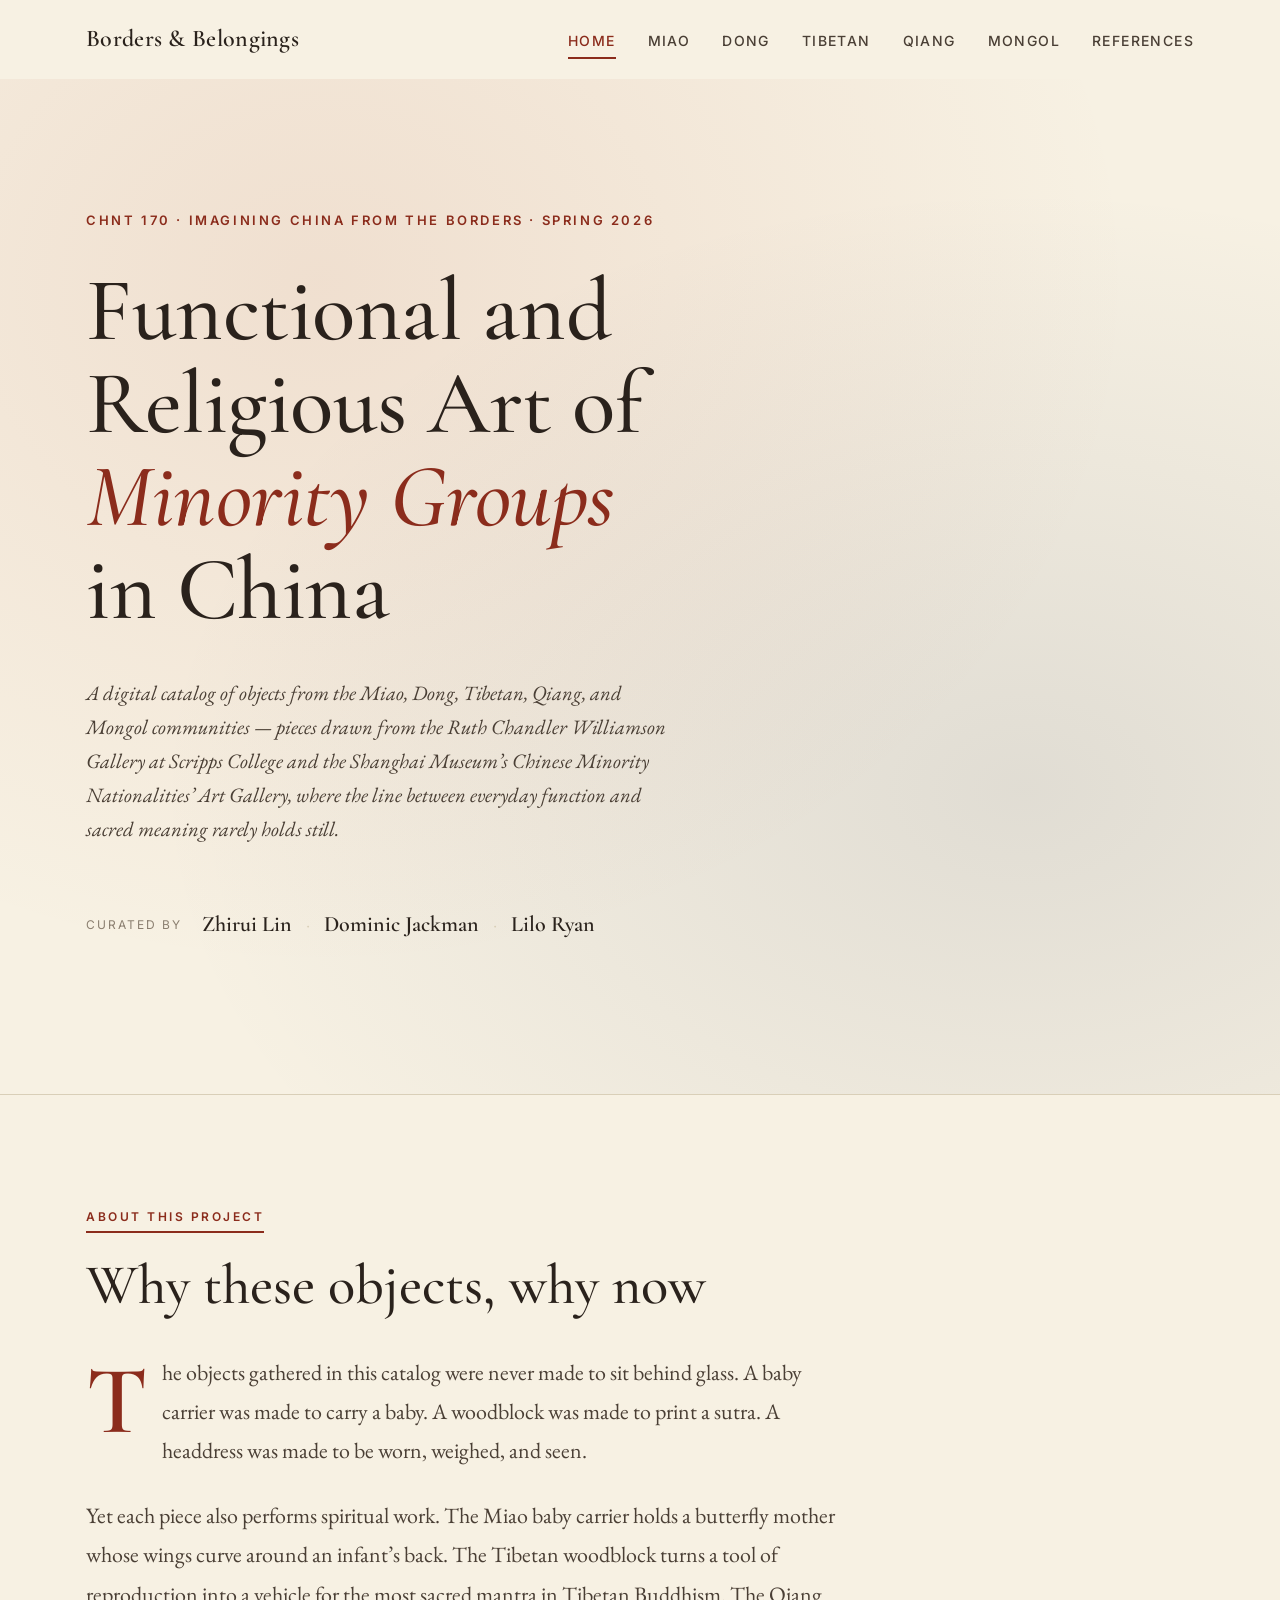
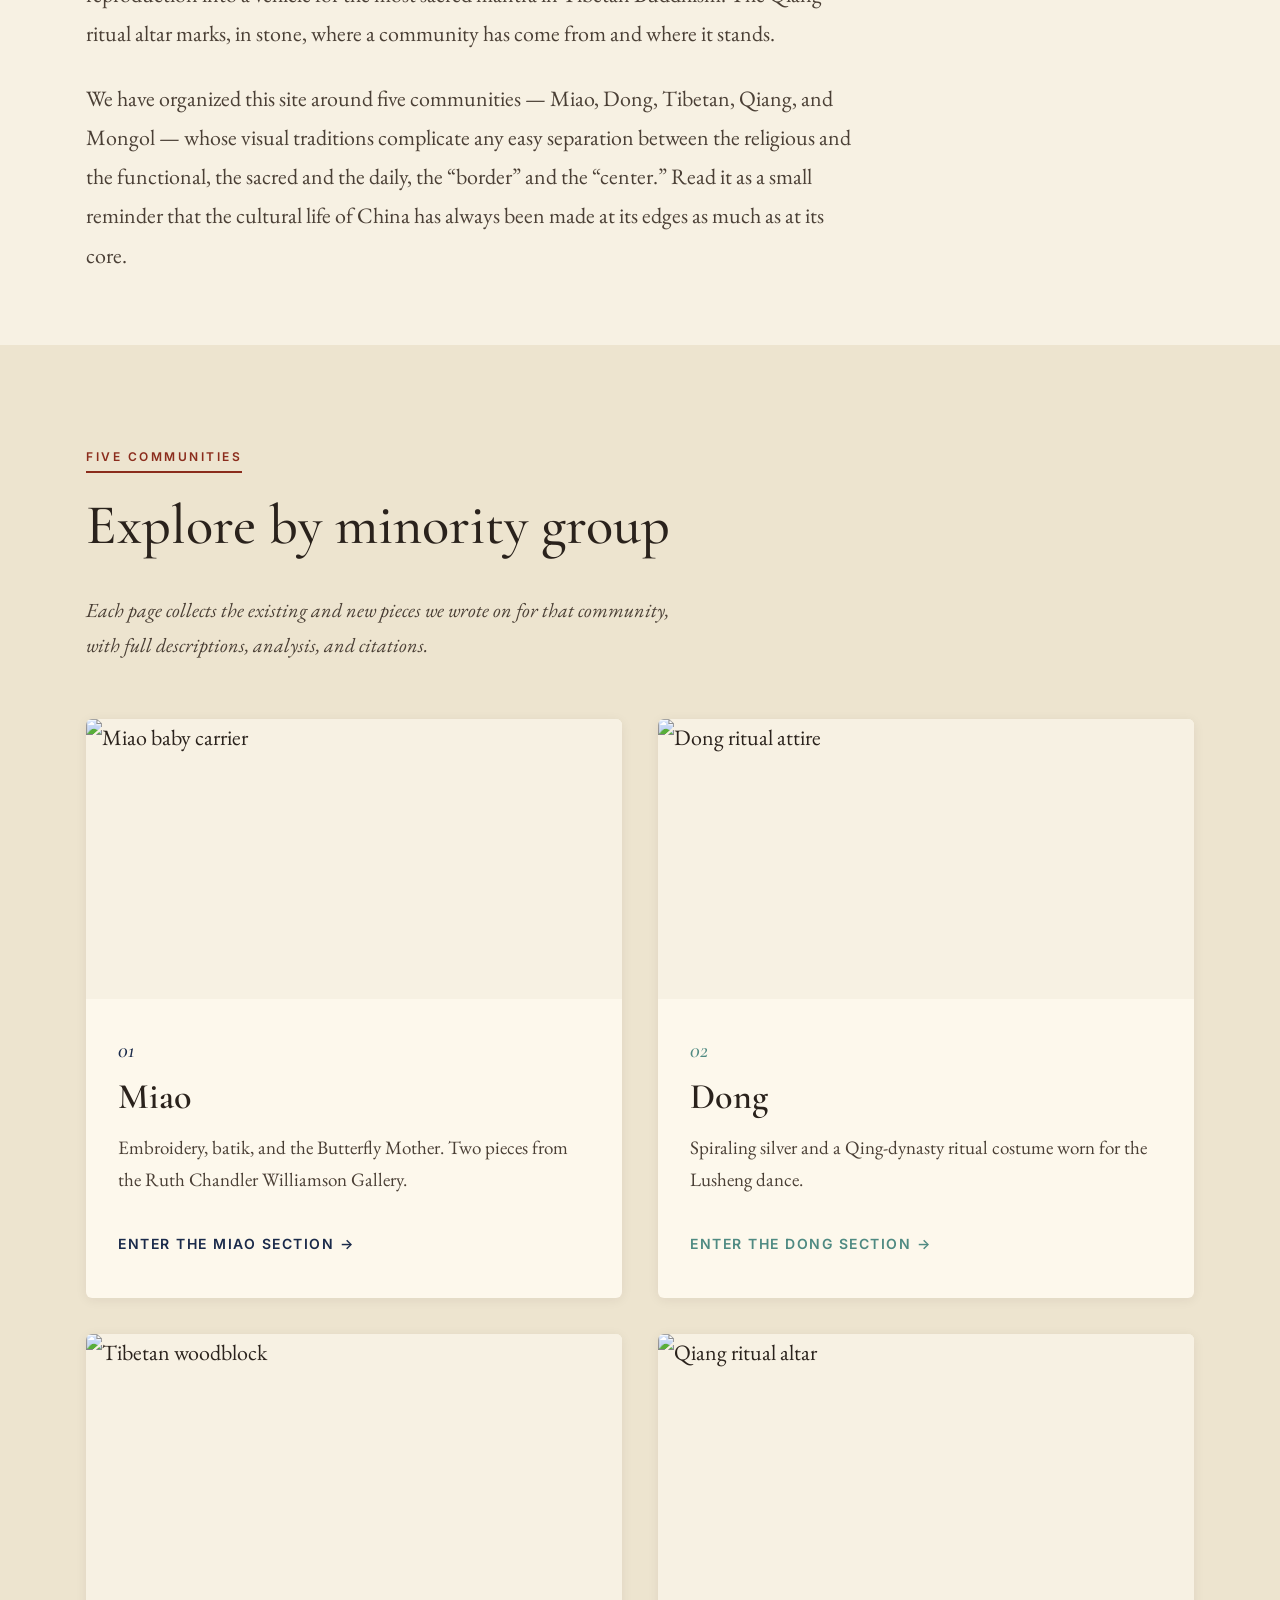
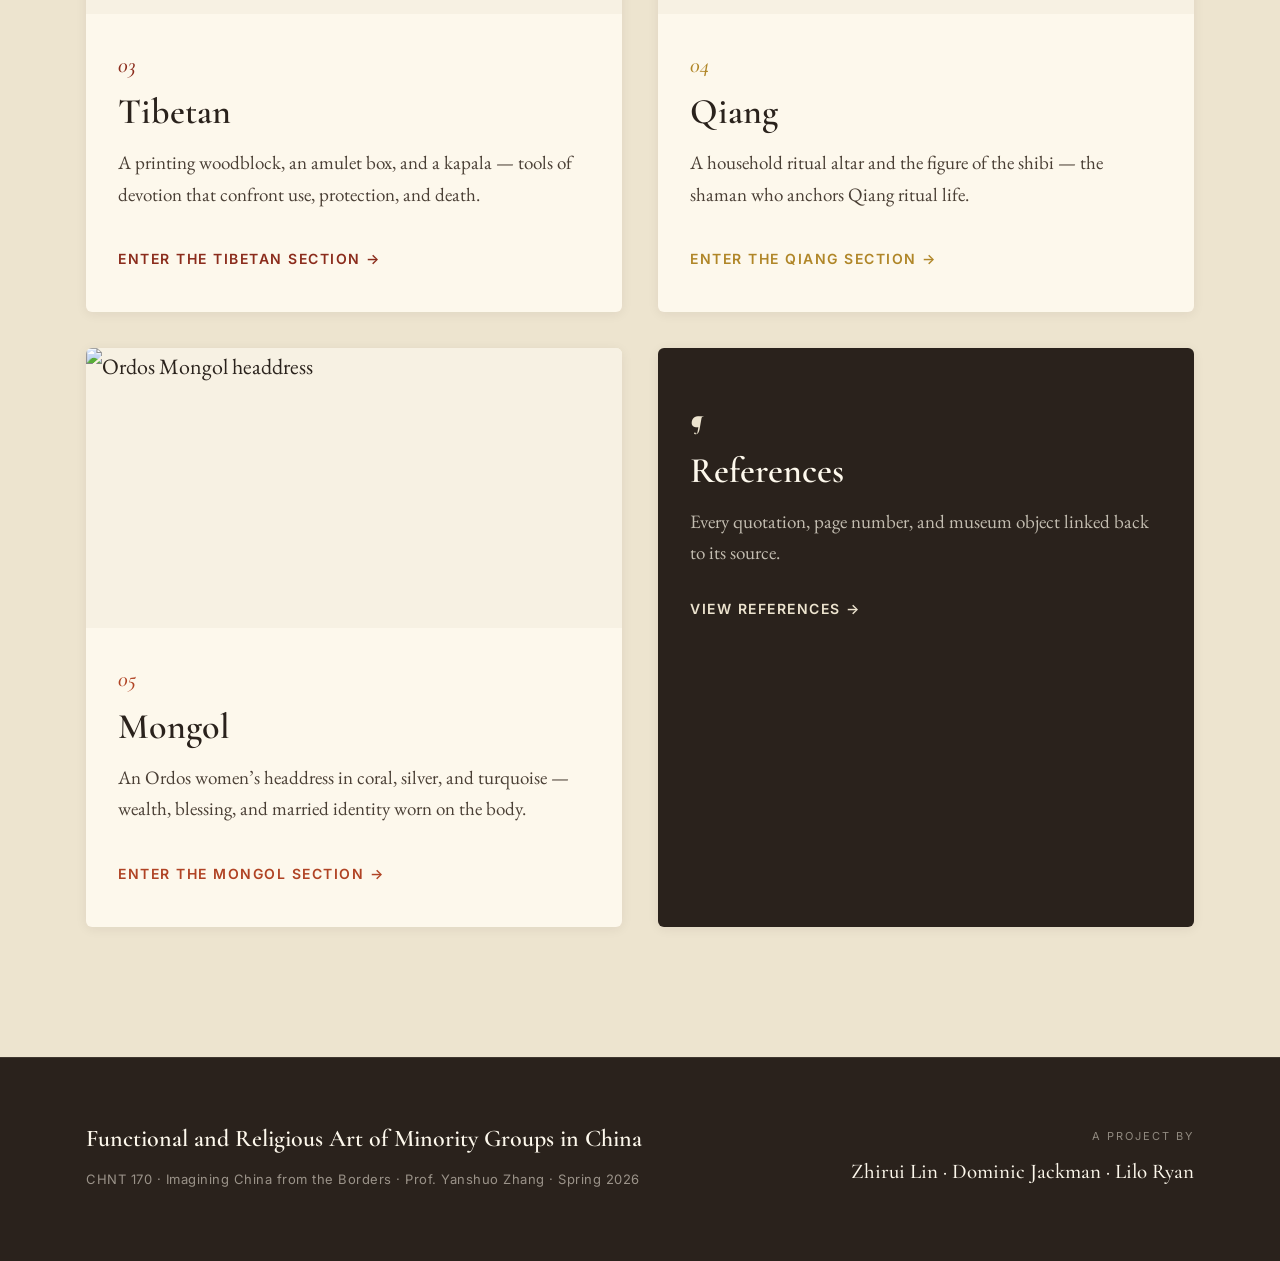
==== index.html @ 0d9a5960 "Add files via upload" ====
<!DOCTYPE html>
<html lang="en">
<head>
<meta charset="UTF-8" />
<meta name="viewport" content="width=device-width, initial-scale=1.0" />
<title>Home &mdash; Borders &amp; Belongings</title>
<link rel="preconnect" href="https://fonts.googleapis.com">
<link rel="preconnect" href="https://fonts.gstatic.com" crossorigin>
<link href="https://fonts.googleapis.com/css2?family=Cormorant+Garamond:wght@400;500;600;700&family=EB+Garamond:ital,wght@0,400;0,500;0,600;1,400&family=Inter:wght@400;500;600&display=swap" rel="stylesheet">
<link rel="stylesheet" href="styles.css">
</head>
<body>
<nav class="topnav" id="topnav">
  <div class="nav-inner">
    <a href="index.html" class="brand">Borders &amp; Belongings</a>
    <ul class="nav-links">
      <li><a href="index.html"      class="current">Home</a></li>
      <li><a href="miao.html"       class="">Miao</a></li>
      <li><a href="dong.html"       class="">Dong</a></li>
      <li><a href="tibetan.html"    class="">Tibetan</a></li>
      <li><a href="qiang.html"      class="">Qiang</a></li>
      <li><a href="mongol.html"     class="">Mongol</a></li>
      <li><a href="references.html" class="">References</a></li>
    </ul>
  </div>
</nav>
<header class="hero" id="top">
  <div class="hero-inner">
    <p class="kicker">CHNT 170 · Imagining China from the Borders · Spring 2026</p>
    <h1>Functional and Religious Art of <em>Minority Groups</em> in China</h1>
    <p class="lede">
      A digital catalog of objects from the Miao, Dong, Tibetan, Qiang, and Mongol communities &mdash;
      pieces drawn from the Ruth Chandler Williamson Gallery at Scripps College and the
      Shanghai Museum&rsquo;s Chinese Minority Nationalities&rsquo; Art Gallery, where the line
      between everyday function and sacred meaning rarely holds still.
    </p>
    <div class="authors">
      <span class="author-label">Curated by</span>
      <span class="author">Zhirui Lin</span>
      <span class="dot">·</span>
      <span class="author">Dominic Jackman</span>
      <span class="dot">·</span>
      <span class="author">Lilo Ryan</span>
    </div>
  </div>
</header>

<section class="about" id="about">
  <div class="container">
    <span class="section-eyebrow">About this project</span>
    <h2>Why these objects, why now</h2>
    <div class="about-grid">
      <p>
        The objects gathered in this catalog were never made to sit behind glass.
        A baby carrier was made to carry a baby. A woodblock was made to print a sutra.
        A headdress was made to be worn, weighed, and seen.
      </p>
      <p>
        Yet each piece also performs spiritual work. The Miao baby carrier holds a
        butterfly mother whose wings curve around an infant&rsquo;s back. The Tibetan
        woodblock turns a tool of reproduction into a vehicle for the most sacred mantra
        in Tibetan Buddhism. The Qiang ritual altar marks, in stone, where a community
        has come from and where it stands.
      </p>
      <p>
        We have organized this site around five communities &mdash; Miao, Dong, Tibetan,
        Qiang, and Mongol &mdash; whose visual traditions complicate any easy separation
        between the religious and the functional, the sacred and the daily, the
        &ldquo;border&rdquo; and the &ldquo;center.&rdquo; Read it as a small reminder that
        the cultural life of China has always been made at its edges as much as at its
        core.
      </p>
    </div>
  </div>
</section>

<section class="groups-grid" id="groups">
  <div class="container">
    <span class="section-eyebrow">Five communities</span>
    <h2>Explore by minority group</h2>
    <p class="grid-lede">Each page collects the existing and new pieces we wrote on for that community, with full descriptions, analysis, and citations.</p>
    <div class="cards">

      <a href="miao.html" class="group-card miao-accent">
        <div class="card-media">
          <img src="images/miao-baby-carrier.jpg" alt="Miao baby carrier" />
        </div>
        <div class="card-body">
          <span class="card-num">01</span>
          <h3>Miao</h3>
          <p class="card-blurb">Embroidery, batik, and the Butterfly Mother. Two pieces from the Ruth Chandler Williamson Gallery.</p>
          <span class="card-link">Enter the Miao section <span class="arrow">→</span></span>
        </div>
      </a>

      <a href="dong.html" class="group-card dong-accent">
        <div class="card-media">
          <img src="images/dong-ritual-attire.jpg" alt="Dong ritual attire" />
        </div>
        <div class="card-body">
          <span class="card-num">02</span>
          <h3>Dong</h3>
          <p class="card-blurb">Spiraling silver and a Qing-dynasty ritual costume worn for the Lusheng dance.</p>
          <span class="card-link">Enter the Dong section <span class="arrow">→</span></span>
        </div>
      </a>

      <a href="tibetan.html" class="group-card tibetan-accent">
        <div class="card-media">
          <img src="images/tibetan-woodblock-front.jpg" alt="Tibetan woodblock" />
        </div>
        <div class="card-body">
          <span class="card-num">03</span>
          <h3>Tibetan</h3>
          <p class="card-blurb">A printing woodblock, an amulet box, and a kapala &mdash; tools of devotion that confront use, protection, and death.</p>
          <span class="card-link">Enter the Tibetan section <span class="arrow">→</span></span>
        </div>
      </a>

      <a href="qiang.html" class="group-card qiang-accent">
        <div class="card-media">
          <img src="images/qiang-ritual-altar-2.jpg" alt="Qiang ritual altar" />
        </div>
        <div class="card-body">
          <span class="card-num">04</span>
          <h3>Qiang</h3>
          <p class="card-blurb">A household ritual altar and the figure of the shibi &mdash; the shaman who anchors Qiang ritual life.</p>
          <span class="card-link">Enter the Qiang section <span class="arrow">→</span></span>
        </div>
      </a>

      <a href="mongol.html" class="group-card mongol-accent">
        <div class="card-media">
          <img src="images/mongol-headwear.jpg" alt="Ordos Mongol headdress" />
        </div>
        <div class="card-body">
          <span class="card-num">05</span>
          <h3>Mongol</h3>
          <p class="card-blurb">An Ordos women&rsquo;s headdress in coral, silver, and turquoise &mdash; wealth, blessing, and married identity worn on the body.</p>
          <span class="card-link">Enter the Mongol section <span class="arrow">→</span></span>
        </div>
      </a>

      <a href="references.html" class="group-card refs-card">
        <div class="card-body refs-body">
          <span class="card-num">&para;</span>
          <h3>References</h3>
          <p class="card-blurb">Every quotation, page number, and museum object linked back to its source.</p>
          <span class="card-link">View references <span class="arrow">→</span></span>
        </div>
      </a>

    </div>
  </div>
</section>

<footer class="footer">
  <div class="container">
    <div class="footer-grid">
      <div>
        <p class="footer-title">Functional and Religious Art of Minority Groups in China</p>
        <p class="footer-meta">CHNT 170 &middot; Imagining China from the Borders &middot; Prof. Yanshuo Zhang &middot; Spring 2026</p>
      </div>
      <div class="footer-authors">
        <p class="footer-label">A project by</p>
        <p>Zhirui Lin &middot; Dominic Jackman &middot; Lilo Ryan</p>
      </div>
    </div>
  </div>
</footer>
<script src="site.js"></script>
</body>
</html>
---- styles.css ----
/* ==========================================================
   Functional and Religious Art of Minority Groups in China
   CHNT 170 · Spring 2026
   ========================================================== */

:root {
  --paper:        #f7f1e3;
  --paper-deep:   #ede4cf;
  --cream:        #fdf8ec;
  --ink:          #2a221c;
  --ink-soft:     #4a3f35;
  --muted:        #8a7e6f;
  --rule:         #d9cfb8;
  --terracotta:   #8b2c1c;
  --terracotta-2: #b04324;
  --indigo:       #1a2a4a;
  --indigo-2:     #2c3e6b;
  --turquoise:    #4f8a82;
  --gold:         #b08628;
  --shadow:       0 10px 36px rgba(42, 34, 28, 0.10);
  --shadow-sm:    0 2px 12px rgba(42, 34, 28, 0.07);

  --accent:       var(--terracotta);
}

* { box-sizing: border-box; margin: 0; padding: 0; }
html { scroll-behavior: smooth; }

body {
  font-family: 'EB Garamond', Georgia, serif;
  font-size: 22px;
  line-height: 1.75;
  color: var(--ink);
  background: var(--paper);
  -webkit-font-smoothing: antialiased;
  text-rendering: optimizeLegibility;
}

img { max-width: 100%; height: auto; display: block; }

a {
  color: var(--terracotta);
  text-decoration: none;
  border-bottom: 1px solid rgba(139, 44, 28, 0.3);
  transition: border-color 0.2s, color 0.2s;
}
a:hover { color: var(--terracotta-2); border-color: var(--terracotta-2); }

.container {
  max-width: 1180px;
  margin: 0 auto;
  padding: 0 36px;
}

/* ============== NAV ============== */
.topnav {
  position: sticky;
  top: 0;
  z-index: 100;
  background: rgba(247, 241, 227, 0.92);
  backdrop-filter: blur(10px);
  -webkit-backdrop-filter: blur(10px);
  border-bottom: 1px solid transparent;
  transition: padding 0.25s, border-color 0.25s, background 0.25s;
  padding: 18px 0;
}
.topnav.scrolled {
  padding: 12px 0;
  border-bottom-color: var(--rule);
  background: rgba(247, 241, 227, 0.97);
}

.nav-inner {
  max-width: 1180px;
  margin: 0 auto;
  padding: 0 36px;
  display: flex;
  justify-content: space-between;
  align-items: center;
  gap: 24px;
}

.brand {
  border-bottom: none;
  color: var(--ink);
  font-family: 'Cormorant Garamond', serif;
  font-weight: 600;
  font-size: 24px;
  letter-spacing: 0.3px;
}
.brand:hover { color: var(--terracotta); }

.nav-links {
  list-style: none;
  display: flex;
  gap: 32px;
}

.nav-links a {
  color: var(--ink-soft);
  font-family: 'Inter', sans-serif;
  font-size: 14px;
  font-weight: 500;
  text-transform: uppercase;
  letter-spacing: 1.4px;
  border-bottom: none;
  padding: 4px 0;
  position: relative;
}

.nav-links a:hover { color: var(--terracotta); }
.nav-links a.current { color: var(--terracotta); }
.nav-links a.current::after {
  content: '';
  position: absolute;
  left: 0; right: 0;
  bottom: -6px;
  height: 2px;
  background: var(--terracotta);
}

@media (max-width: 920px) {
  .nav-inner { flex-wrap: wrap; }
  .nav-links { gap: 18px; flex-wrap: wrap; }
  .nav-links a { font-size: 12px; letter-spacing: 1px; }
}

/* ============== HOME HERO ============== */
.hero {
  position: relative;
  padding: 130px 0 150px;
  overflow: hidden;
  background:
    radial-gradient(ellipse at 25% 20%, rgba(176, 67, 36, 0.10), transparent 60%),
    radial-gradient(ellipse at 80% 70%, rgba(26, 42, 74, 0.10), transparent 60%),
    var(--paper);
}

.hero-inner {
  max-width: 1180px;
  margin: 0 auto;
  padding: 0 36px;
  position: relative;
  z-index: 2;
}

.kicker {
  font-family: 'Inter', sans-serif;
  font-size: 13px;
  letter-spacing: 2.6px;
  text-transform: uppercase;
  color: var(--terracotta);
  font-weight: 600;
  margin-bottom: 32px;
}

.hero h1 {
  font-family: 'Cormorant Garamond', serif;
  font-weight: 500;
  font-size: clamp(48px, 7vw, 92px);
  line-height: 1.04;
  letter-spacing: -0.5px;
  color: var(--ink);
  max-width: 14ch;
  margin-bottom: 40px;
}
.hero h1 em {
  font-style: italic;
  color: var(--terracotta);
}

.lede {
  font-size: clamp(20px, 1.6vw, 24px);
  line-height: 1.65;
  color: var(--ink-soft);
  max-width: 60ch;
  margin-bottom: 60px;
  font-style: italic;
}

.authors {
  display: flex;
  flex-wrap: wrap;
  align-items: center;
  gap: 14px;
  font-family: 'Cormorant Garamond', serif;
  font-size: 22px;
}
.author-label {
  font-family: 'Inter', sans-serif;
  font-size: 12px;
  letter-spacing: 2px;
  text-transform: uppercase;
  color: var(--muted);
  margin-right: 6px;
}
.author { color: var(--ink); font-weight: 600; }
.dot { color: var(--rule); }

@media (max-width: 880px) {
  .hero { padding: 70px 0 90px; }
}

/* ============== ABOUT ============== */
.about {
  padding: 100px 0 70px;
  background: var(--paper);
  border-top: 1px solid var(--rule);
}

.about-grid {
  font-size: 22px;
  line-height: 1.78;
  color: var(--ink-soft);
  max-width: 70ch;
}
.about-grid p { margin-bottom: 26px; }
.about-grid p:first-child::first-letter {
  font-family: 'Cormorant Garamond', serif;
  font-size: 4.4em;
  float: left;
  line-height: 0.85;
  margin: 8px 14px 0 0;
  color: var(--terracotta);
  font-weight: 600;
}

/* ============== SECTION HEADERS ============== */
.section-eyebrow {
  display: inline-block;
  font-family: 'Inter', sans-serif;
  font-size: 12px;
  letter-spacing: 2.5px;
  text-transform: uppercase;
  color: var(--accent);
  font-weight: 600;
  margin-bottom: 22px;
  padding-bottom: 4px;
  border-bottom: 2px solid var(--accent);
}

h2 {
  font-family: 'Cormorant Garamond', serif;
  font-weight: 500;
  font-size: clamp(38px, 4.4vw, 60px);
  line-height: 1.1;
  color: var(--ink);
  margin-bottom: 36px;
}

.section-h2 {
  font-family: 'Cormorant Garamond', serif;
  font-weight: 500;
  font-size: clamp(32px, 3.2vw, 44px);
  margin-bottom: 32px;
  color: var(--ink);
  line-height: 1.15;
}

h3 {
  font-family: 'Cormorant Garamond', serif;
  font-weight: 600;
  font-size: clamp(28px, 2.6vw, 38px);
  color: var(--ink);
  margin-bottom: 8px;
  line-height: 1.2;
}

h4 {
  font-family: 'Inter', sans-serif;
  font-size: 12px;
  font-weight: 600;
  letter-spacing: 2.2px;
  text-transform: uppercase;
  color: var(--accent);
  margin: 32px 0 14px;
}

p { margin-bottom: 18px; }
p:last-child { margin-bottom: 0; }

/* ============== HOME GROUP CARDS ============== */
.groups-grid {
  padding: 90px 0 130px;
  background: var(--paper-deep);
}

.grid-lede {
  font-size: 20px;
  color: var(--ink-soft);
  font-style: italic;
  max-width: 60ch;
  margin-bottom: 56px;
}

.cards {
  display: grid;
  grid-template-columns: repeat(2, 1fr);
  gap: 36px;
}

.group-card {
  display: flex;
  flex-direction: column;
  background: var(--cream);
  border-radius: 6px;
  overflow: hidden;
  box-shadow: var(--shadow-sm);
  border-bottom: none !important;
  color: var(--ink);
  transition: transform 0.3s ease, box-shadow 0.3s ease;
  position: relative;
}
.group-card:hover {
  transform: translateY(-4px);
  box-shadow: var(--shadow);
  color: var(--ink);
}
.group-card .card-link .arrow {
  display: inline-block;
  transition: transform 0.25s;
}
.group-card:hover .card-link .arrow {
  transform: translateX(6px);
}

.card-media {
  position: relative;
  height: 280px;
  overflow: hidden;
  background: var(--paper);
}
.card-media img {
  width: 100%;
  height: 100%;
  object-fit: cover;
  transition: transform 0.6s ease;
}
.group-card:hover .card-media img { transform: scale(1.04); }

.card-body {
  padding: 32px 32px 36px;
  position: relative;
}

.card-num {
  display: block;
  font-family: 'Cormorant Garamond', serif;
  font-style: italic;
  font-size: 22px;
  color: var(--accent);
  font-weight: 500;
  margin-bottom: 6px;
}
.card-body h3 {
  font-size: 36px;
  margin-bottom: 14px;
  color: var(--ink);
}
.card-blurb {
  font-size: 19px;
  line-height: 1.65;
  color: var(--ink-soft);
  margin-bottom: 28px;
}
.card-link {
  font-family: 'Inter', sans-serif;
  font-size: 14px;
  font-weight: 600;
  letter-spacing: 1.5px;
  text-transform: uppercase;
  color: var(--accent);
}

.refs-card { background: var(--ink); color: var(--cream); }
.refs-card .card-num,
.refs-card .card-link { color: var(--paper-deep); }
.refs-card h3 { color: var(--cream); }
.refs-card .card-blurb { color: rgba(247, 241, 227, 0.75); }
.refs-card:hover { color: var(--cream); }
.refs-body { padding: 56px 32px 48px; min-height: 280px; display:flex; flex-direction:column; justify-content:center; }

/* group accent variables for cards + heroes */
.miao-accent     { --accent: var(--indigo); }
.dong-accent     { --accent: var(--turquoise); }
.tibetan-accent  { --accent: var(--terracotta); }
.qiang-accent    { --accent: var(--gold); }
.mongol-accent   { --accent: var(--terracotta-2); }

@media (max-width: 880px) {
  .cards { grid-template-columns: 1fr; gap: 24px; }
  .card-media { height: 220px; }
}

/* ============== GROUP PAGE HERO ============== */
.group-hero {
  position: relative;
  display: grid;
  grid-template-columns: 1fr 1fr;
  min-height: 460px;
  background: var(--paper);
  border-bottom: 1px solid var(--rule);
}

.group-hero-inner {
  display: flex;
  flex-direction: column;
  justify-content: center;
  padding-top: 70px;
  padding-bottom: 70px;
  padding-right: 60px !important;
}

.breadcrumb {
  font-family: 'Inter', sans-serif;
  font-size: 13px;
  letter-spacing: 1px;
  text-transform: uppercase;
  color: var(--muted);
  margin-bottom: 36px;
}
.breadcrumb a {
  color: var(--muted);
  border-bottom: none;
}
.breadcrumb a:hover { color: var(--accent); }
.bc-sep { margin: 0 8px; color: var(--rule); }
.bc-current { color: var(--accent); font-weight: 600; }

.group-eyebrow {
  display: inline-block;
  font-family: 'Inter', sans-serif;
  font-size: 12px;
  letter-spacing: 2.5px;
  text-transform: uppercase;
  color: var(--accent);
  font-weight: 600;
  margin-bottom: 16px;
}

.group-title {
  font-family: 'Cormorant Garamond', serif;
  font-weight: 500;
  font-size: clamp(60px, 9vw, 130px);
  line-height: 0.95;
  color: var(--ink);
  margin-bottom: 24px;
  letter-spacing: -1px;
}

.group-author-tag {
  font-family: 'Inter', sans-serif;
  font-size: 13px;
  letter-spacing: 1.6px;
  text-transform: uppercase;
  color: var(--muted);
  font-weight: 500;
}

.group-hero-image {
  position: relative;
  overflow: hidden;
  background: var(--ink);
}
.group-hero-image::after {
  content: '';
  position: absolute;
  inset: 0;
  background: linear-gradient(90deg, var(--paper) 0%, transparent 12%);
  pointer-events: none;
}
.group-hero-image img {
  width: 100%;
  height: 100%;
  object-fit: cover;
  filter: contrast(1.04) saturate(1.05);
}

@media (max-width: 880px) {
  .group-hero { grid-template-columns: 1fr; min-height: auto; }
  .group-hero-inner { padding: 50px 36px !important; }
  .group-hero-image { height: 320px; }
  .group-title { font-size: clamp(54px, 14vw, 80px); }
}

/* ============== GROUP INTRO ============== */
.group-intro {
  padding: 90px 0 30px;
  background: var(--paper);
}
.intro-body {
  font-size: 22px;
  line-height: 1.78;
  color: var(--ink-soft);
  max-width: 70ch;
}
.intro-body p::first-letter {
  font-family: 'Cormorant Garamond', serif;
  font-size: 3.6em;
  float: left;
  line-height: 0.85;
  margin: 6px 12px 0 0;
  color: var(--accent);
  font-weight: 600;
}

/* ============== PIECES ============== */
.pieces { padding: 60px 0 110px; background: var(--paper); }

.piece {
  display: grid;
  grid-template-columns: 1fr 1fr;
  gap: 70px;
  align-items: start;
  margin: 90px 0 0;
  padding-top: 90px;
  border-top: 1px solid var(--rule);
}
.piece:first-of-type {
  border-top: none;
  padding-top: 30px;
  margin-top: 30px;
}

.piece:nth-of-type(even) { direction: rtl; }
.piece:nth-of-type(even) > * { direction: ltr; }

/* text-only piece: no image column */
.piece.piece-text-only {
  grid-template-columns: 1fr;
  max-width: 78ch;
  margin-left: auto;
  margin-right: auto;
}
.piece.piece-text-only:nth-of-type(even) { direction: ltr; }

.piece-image {
  position: sticky;
  top: 90px;
}
.piece-image img {
  width: 100%;
  height: auto;
  border-radius: 4px;
  box-shadow: var(--shadow);
  background: var(--cream);
}
.piece-image .secondary-image {
  margin-top: 20px;
  width: 72%;
  margin-left: auto;
}

.piece-text {
  padding-top: 4px;
}

.piece-tag {
  display: inline-block;
  font-family: 'Inter', sans-serif;
  font-size: 11px;
  letter-spacing: 2.2px;
  text-transform: uppercase;
  font-weight: 600;
  padding: 6px 14px;
  border-radius: 100px;
  margin-bottom: 22px;
}
.tag-existing { background: rgba(139, 44, 28, 0.10); color: var(--terracotta); }
.tag-new      { background: rgba(26, 42, 74, 0.10); color: var(--indigo); }

.byline {
  font-family: 'Cormorant Garamond', serif;
  font-style: italic;
  font-size: 20px;
  color: var(--muted);
  margin-bottom: 0;
  margin-top: -2px;
}

.piece-text p {
  font-size: 21px;
  color: var(--ink-soft);
  line-height: 1.78;
}

@media (max-width: 880px) {
  .piece {
    grid-template-columns: 1fr;
    gap: 32px;
    margin: 60px 0 0;
    padding-top: 60px;
  }
  .piece-image { position: static; }
  .piece:nth-of-type(even) { direction: ltr; }
  .pieces { padding: 30px 0 60px; }
}

/* ============== PREV/NEXT PAGER ============== */
.page-pager {
  background: var(--paper-deep);
  padding: 40px 0;
  border-top: 1px solid var(--rule);
}
.pager-grid {
  display: grid;
  grid-template-columns: 1fr 1fr;
  gap: 24px;
}

.pager {
  display: flex;
  flex-direction: column;
  gap: 6px;
  padding: 28px 32px;
  background: var(--cream);
  border-radius: 6px;
  border-bottom: none !important;
  color: var(--ink);
  box-shadow: var(--shadow-sm);
  transition: transform 0.25s ease, box-shadow 0.25s ease;
}
.pager:hover {
  transform: translateY(-2px);
  box-shadow: var(--shadow);
  color: var(--ink);
}
.pager.next { text-align: right; align-items: flex-end; }

.pager-label {
  font-family: 'Inter', sans-serif;
  font-size: 12px;
  letter-spacing: 2px;
  text-transform: uppercase;
  color: var(--muted);
  font-weight: 600;
}
.pager-name {
  font-family: 'Cormorant Garamond', serif;
  font-size: 30px;
  font-weight: 600;
  color: var(--terracotta);
}

@media (max-width: 700px) {
  .pager-grid { grid-template-columns: 1fr; }
  .pager.next { text-align: left; align-items: flex-start; }
}

/* ============== REFERENCES PAGE ============== */
.page-header.refs-header {
  padding: 90px 0 40px;
  background: var(--paper);
  border-bottom: 1px solid var(--rule);
  --accent: var(--terracotta);
}
.page-lede {
  font-size: 22px;
  font-style: italic;
  color: var(--ink-soft);
  max-width: 60ch;
  margin-top: 16px;
}

.references-page {
  padding: 70px 0 100px;
  background: var(--paper);
}

.ref-list-page {
  list-style: none;
  counter-reset: ref;
  max-width: 80ch;
  margin: 0 auto;
}
.ref-list-page li {
  counter-increment: ref;
  position: relative;
  padding: 22px 0 22px 64px;
  border-top: 1px solid var(--rule);
  font-size: 19px;
  line-height: 1.65;
  color: var(--ink-soft);
}
.ref-list-page li:last-child { border-bottom: 1px solid var(--rule); }
.ref-list-page li::before {
  content: counter(ref, decimal-leading-zero);
  position: absolute;
  left: 0;
  top: 24px;
  font-family: 'Cormorant Garamond', serif;
  font-style: italic;
  font-size: 22px;
  color: var(--terracotta);
  font-weight: 500;
  width: 44px;
  text-align: right;
}

.back-home {
  margin-top: 56px;
  text-align: center;
  font-family: 'Inter', sans-serif;
  font-size: 14px;
  letter-spacing: 1.5px;
  text-transform: uppercase;
}
.back-home a { font-weight: 600; }

/* ============== FOOTER ============== */
.footer {
  background: var(--ink);
  color: rgba(247, 241, 227, 0.7);
  padding: 60px 0 70px;
  border-top: 1px solid rgba(247, 241, 227, 0.1);
}

.footer-grid {
  display: grid;
  grid-template-columns: 2fr 1fr;
  gap: 32px;
  align-items: end;
}

.footer-title {
  font-family: 'Cormorant Garamond', serif;
  font-size: 24px;
  color: var(--cream);
  margin-bottom: 8px;
  font-weight: 600;
}

.footer-meta {
  font-family: 'Inter', sans-serif;
  font-size: 13px;
  letter-spacing: 0.5px;
  color: rgba(247, 241, 227, 0.55);
  margin: 0;
}

.footer-authors { text-align: right; }
.footer-label {
  font-family: 'Inter', sans-serif;
  font-size: 11px;
  letter-spacing: 2px;
  text-transform: uppercase;
  color: rgba(247, 241, 227, 0.5);
  margin-bottom: 8px;
}
.footer-authors p:last-child {
  font-family: 'Cormorant Garamond', serif;
  font-size: 21px;
  color: var(--cream);
  font-weight: 500;
}

@media (max-width: 700px) {
  .footer-grid { grid-template-columns: 1fr; }
  .footer-authors { text-align: left; }
}
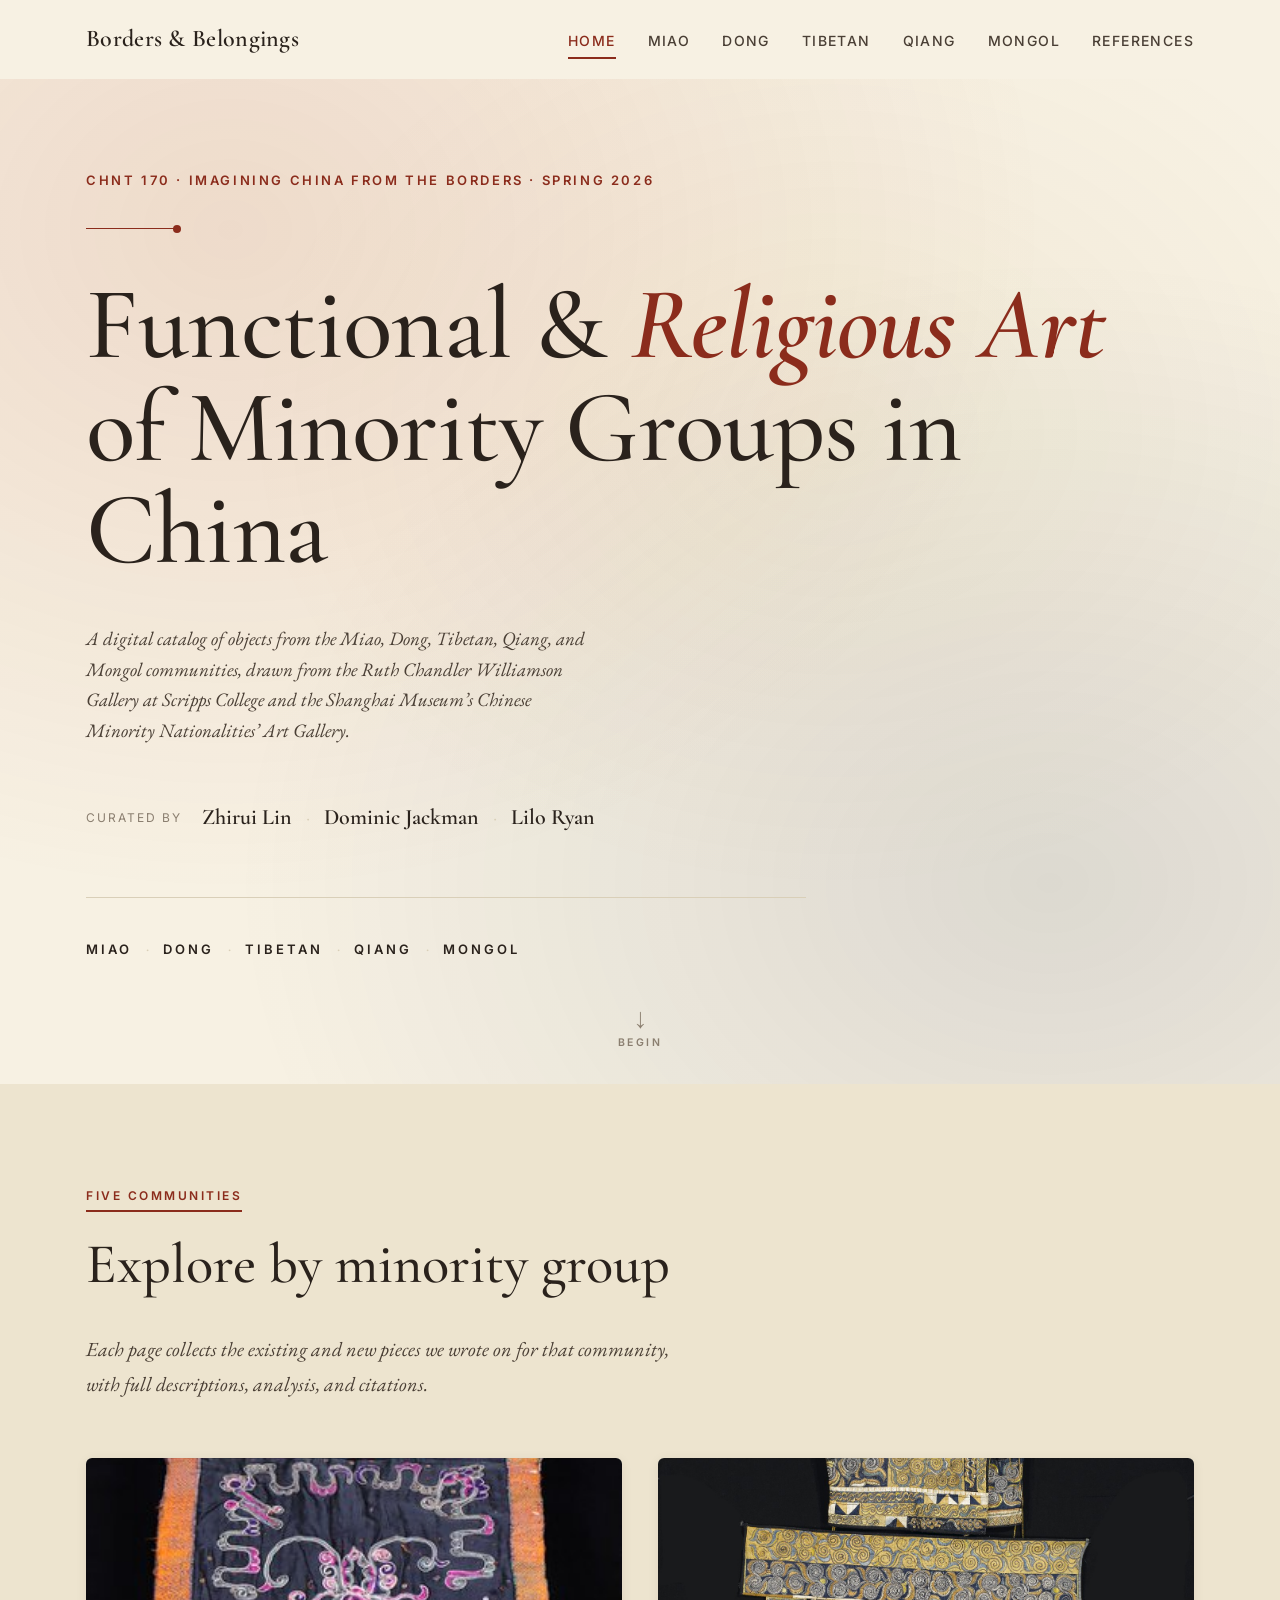
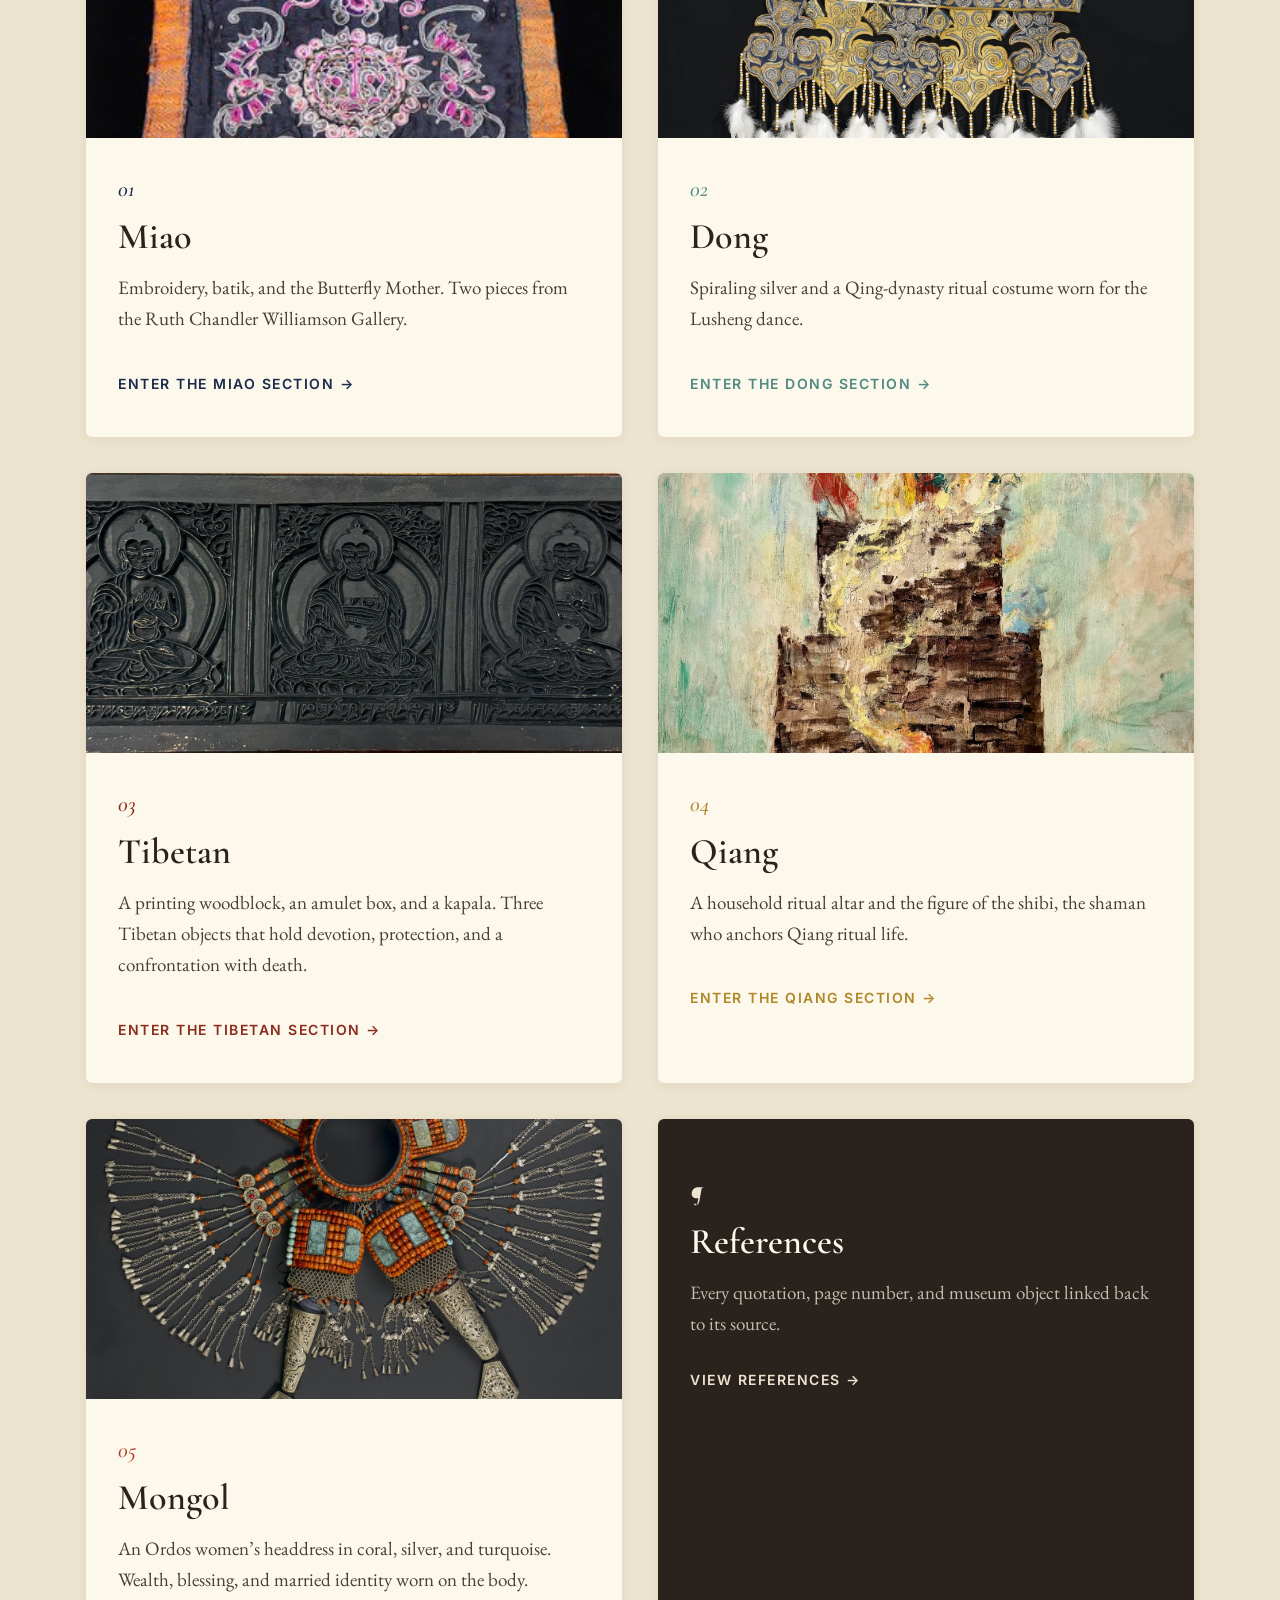
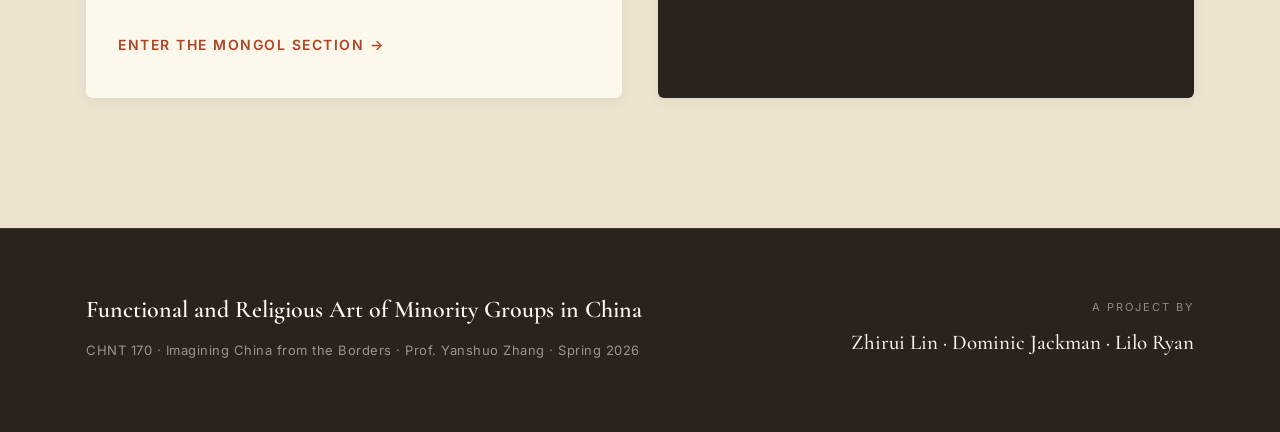
==== commit bb407016: "Add files via upload" ====
--- a/index.html
+++ b/index.html
@@ -27,13 +27,20 @@
 <header class="hero" id="top">
   <div class="hero-inner">
     <p class="kicker">CHNT 170 · Imagining China from the Borders · Spring 2026</p>
-    <h1>Functional and Religious Art of <em>Minority Groups</em> in China</h1>
+
+    <div class="hero-rule" aria-hidden="true"><span></span></div>
+
+    <h1>
+      Functional &amp; <em>Religious Art</em><br/>
+      of Minority Groups in China
+    </h1>
+
     <p class="lede">
-      A digital catalog of objects from the Miao, Dong, Tibetan, Qiang, and Mongol communities &mdash;
-      pieces drawn from the Ruth Chandler Williamson Gallery at Scripps College and the
-      Shanghai Museum&rsquo;s Chinese Minority Nationalities&rsquo; Art Gallery, where the line
-      between everyday function and sacred meaning rarely holds still.
+      A digital catalog of objects from the Miao, Dong, Tibetan, Qiang, and Mongol
+      communities, drawn from the Ruth Chandler Williamson Gallery at Scripps College
+      and the Shanghai Museum&rsquo;s Chinese Minority Nationalities&rsquo; Art Gallery.
     </p>
+
     <div class="authors">
       <span class="author-label">Curated by</span>
       <span class="author">Zhirui Lin</span>
@@ -42,37 +49,25 @@
       <span class="dot">·</span>
       <span class="author">Lilo Ryan</span>
     </div>
+
+    <nav class="hero-groups" aria-label="Five minority groups">
+      <a href="miao.html">Miao</a>
+      <span class="sep">·</span>
+      <a href="dong.html">Dong</a>
+      <span class="sep">·</span>
+      <a href="tibetan.html">Tibetan</a>
+      <span class="sep">·</span>
+      <a href="qiang.html">Qiang</a>
+      <span class="sep">·</span>
+      <a href="mongol.html">Mongol</a>
+    </nav>
   </div>
+  <div class="hero-decoration" aria-hidden="true"></div>
+  <a class="hero-scroll-hint" href="#groups" aria-label="Scroll to the five communities">
+    <span class="hint-arrow">↓</span>
+    <span class="hint-label">Begin</span>
+  </a>
 </header>
-
-<section class="about" id="about">
-  <div class="container">
-    <span class="section-eyebrow">About this project</span>
-    <h2>Why these objects, why now</h2>
-    <div class="about-grid">
-      <p>
-        The objects gathered in this catalog were never made to sit behind glass.
-        A baby carrier was made to carry a baby. A woodblock was made to print a sutra.
-        A headdress was made to be worn, weighed, and seen.
-      </p>
-      <p>
-        Yet each piece also performs spiritual work. The Miao baby carrier holds a
-        butterfly mother whose wings curve around an infant&rsquo;s back. The Tibetan
-        woodblock turns a tool of reproduction into a vehicle for the most sacred mantra
-        in Tibetan Buddhism. The Qiang ritual altar marks, in stone, where a community
-        has come from and where it stands.
-      </p>
-      <p>
-        We have organized this site around five communities &mdash; Miao, Dong, Tibetan,
-        Qiang, and Mongol &mdash; whose visual traditions complicate any easy separation
-        between the religious and the functional, the sacred and the daily, the
-        &ldquo;border&rdquo; and the &ldquo;center.&rdquo; Read it as a small reminder that
-        the cultural life of China has always been made at its edges as much as at its
-        core.
-      </p>
-    </div>
-  </div>
-</section>
 
 <section class="groups-grid" id="groups">
   <div class="container">
@@ -112,7 +107,7 @@
         <div class="card-body">
           <span class="card-num">03</span>
           <h3>Tibetan</h3>
-          <p class="card-blurb">A printing woodblock, an amulet box, and a kapala &mdash; tools of devotion that confront use, protection, and death.</p>
+          <p class="card-blurb">A printing woodblock, an amulet box, and a kapala. Three Tibetan objects that hold devotion, protection, and a confrontation with death.</p>
           <span class="card-link">Enter the Tibetan section <span class="arrow">→</span></span>
         </div>
       </a>
@@ -124,7 +119,7 @@
         <div class="card-body">
           <span class="card-num">04</span>
           <h3>Qiang</h3>
-          <p class="card-blurb">A household ritual altar and the figure of the shibi &mdash; the shaman who anchors Qiang ritual life.</p>
+          <p class="card-blurb">A household ritual altar and the figure of the shibi, the shaman who anchors Qiang ritual life.</p>
           <span class="card-link">Enter the Qiang section <span class="arrow">→</span></span>
         </div>
       </a>
@@ -136,7 +131,7 @@
         <div class="card-body">
           <span class="card-num">05</span>
           <h3>Mongol</h3>
-          <p class="card-blurb">An Ordos women&rsquo;s headdress in coral, silver, and turquoise &mdash; wealth, blessing, and married identity worn on the body.</p>
+          <p class="card-blurb">An Ordos women&rsquo;s headdress in coral, silver, and turquoise. Wealth, blessing, and married identity worn on the body.</p>
           <span class="card-link">Enter the Mongol section <span class="arrow">→</span></span>
         </div>
       </a>
--- a/styles.css
+++ b/styles.css
@@ -128,16 +128,21 @@
 /* ============== HOME HERO ============== */
 .hero {
   position: relative;
-  padding: 130px 0 150px;
+  min-height: calc(100vh - 70px);
+  padding: 90px 0 120px;
   overflow: hidden;
+  display: flex;
+  align-items: center;
   background:
-    radial-gradient(ellipse at 25% 20%, rgba(176, 67, 36, 0.10), transparent 60%),
-    radial-gradient(ellipse at 80% 70%, rgba(26, 42, 74, 0.10), transparent 60%),
+    radial-gradient(ellipse at 18% 15%, rgba(176, 67, 36, 0.13), transparent 55%),
+    radial-gradient(ellipse at 82% 80%, rgba(26, 42, 74, 0.12), transparent 55%),
+    radial-gradient(ellipse at 65% 35%, rgba(176, 134, 40, 0.07), transparent 50%),
     var(--paper);
 }
 
 .hero-inner {
   max-width: 1180px;
+  width: 100%;
   margin: 0 auto;
   padding: 0 36px;
   position: relative;
@@ -151,30 +156,52 @@
   text-transform: uppercase;
   color: var(--terracotta);
   font-weight: 600;
-  margin-bottom: 32px;
+  margin-bottom: 36px;
+}
+
+/* a thin terracotta rule with a dot — small museum-poster flourish */
+.hero-rule {
+  position: relative;
+  width: 88px;
+  margin-bottom: 44px;
+}
+.hero-rule::before {
+  content: '';
+  display: block;
+  height: 1.5px;
+  background: var(--terracotta);
+}
+.hero-rule span {
+  position: absolute;
+  right: -7px;
+  top: -3px;
+  width: 8px;
+  height: 8px;
+  border-radius: 50%;
+  background: var(--terracotta);
 }
 
 .hero h1 {
   font-family: 'Cormorant Garamond', serif;
   font-weight: 500;
-  font-size: clamp(48px, 7vw, 92px);
-  line-height: 1.04;
-  letter-spacing: -0.5px;
-  color: var(--ink);
-  max-width: 14ch;
-  margin-bottom: 40px;
+  font-size: clamp(54px, 8vw, 112px);
+  line-height: 1.0;
+  letter-spacing: -0.8px;
+  color: var(--ink);
+  margin-bottom: 44px;
 }
 .hero h1 em {
   font-style: italic;
   color: var(--terracotta);
+  font-weight: 600;
 }
 
 .lede {
-  font-size: clamp(20px, 1.6vw, 24px);
-  line-height: 1.65;
+  font-size: clamp(19px, 1.4vw, 22px);
+  line-height: 1.6;
   color: var(--ink-soft);
-  max-width: 60ch;
-  margin-bottom: 60px;
+  max-width: 56ch;
+  margin-bottom: 52px;
   font-style: italic;
 }
 
@@ -185,6 +212,7 @@
   gap: 14px;
   font-family: 'Cormorant Garamond', serif;
   font-size: 22px;
+  margin-bottom: 60px;
 }
 .author-label {
   font-family: 'Inter', sans-serif;
@@ -197,8 +225,67 @@
 .author { color: var(--ink); font-weight: 600; }
 .dot { color: var(--rule); }
 
+/* horizontal strip with the five group names */
+.hero-groups {
+  display: flex;
+  flex-wrap: wrap;
+  align-items: center;
+  gap: 14px;
+  padding-top: 36px;
+  border-top: 1px solid var(--rule);
+  max-width: 720px;
+}
+.hero-groups a {
+  font-family: 'Inter', sans-serif;
+  font-size: 13px;
+  font-weight: 600;
+  text-transform: uppercase;
+  letter-spacing: 3px;
+  color: var(--ink);
+  border-bottom: none;
+  padding: 4px 0;
+  transition: color 0.2s;
+}
+.hero-groups a:hover { color: var(--terracotta); }
+.hero-groups .sep { color: var(--rule); font-size: 16px; }
+
+/* discreet bottom scroll hint */
+.hero-scroll-hint {
+  position: absolute;
+  bottom: 32px;
+  left: 50%;
+  transform: translateX(-50%);
+  display: flex;
+  flex-direction: column;
+  align-items: center;
+  gap: 6px;
+  border-bottom: none;
+  color: var(--muted);
+  text-decoration: none;
+}
+.hero-scroll-hint:hover { color: var(--terracotta); }
+.hint-arrow {
+  font-size: 20px;
+  line-height: 1;
+  animation: hintbob 2.2s ease-in-out infinite;
+}
+.hint-label {
+  font-family: 'Inter', sans-serif;
+  font-size: 10.5px;
+  letter-spacing: 2.5px;
+  text-transform: uppercase;
+  font-weight: 600;
+}
+@keyframes hintbob {
+  0%, 100% { transform: translateY(0); }
+  50% { transform: translateY(6px); }
+}
+
 @media (max-width: 880px) {
-  .hero { padding: 70px 0 90px; }
+  .hero { min-height: auto; padding: 60px 0 90px; }
+  .hero-scroll-hint { display: none; }
+  .hero-groups { gap: 10px; }
+  .hero-groups a { letter-spacing: 2px; font-size: 12px; }
 }
 
 /* ============== ABOUT ============== */
